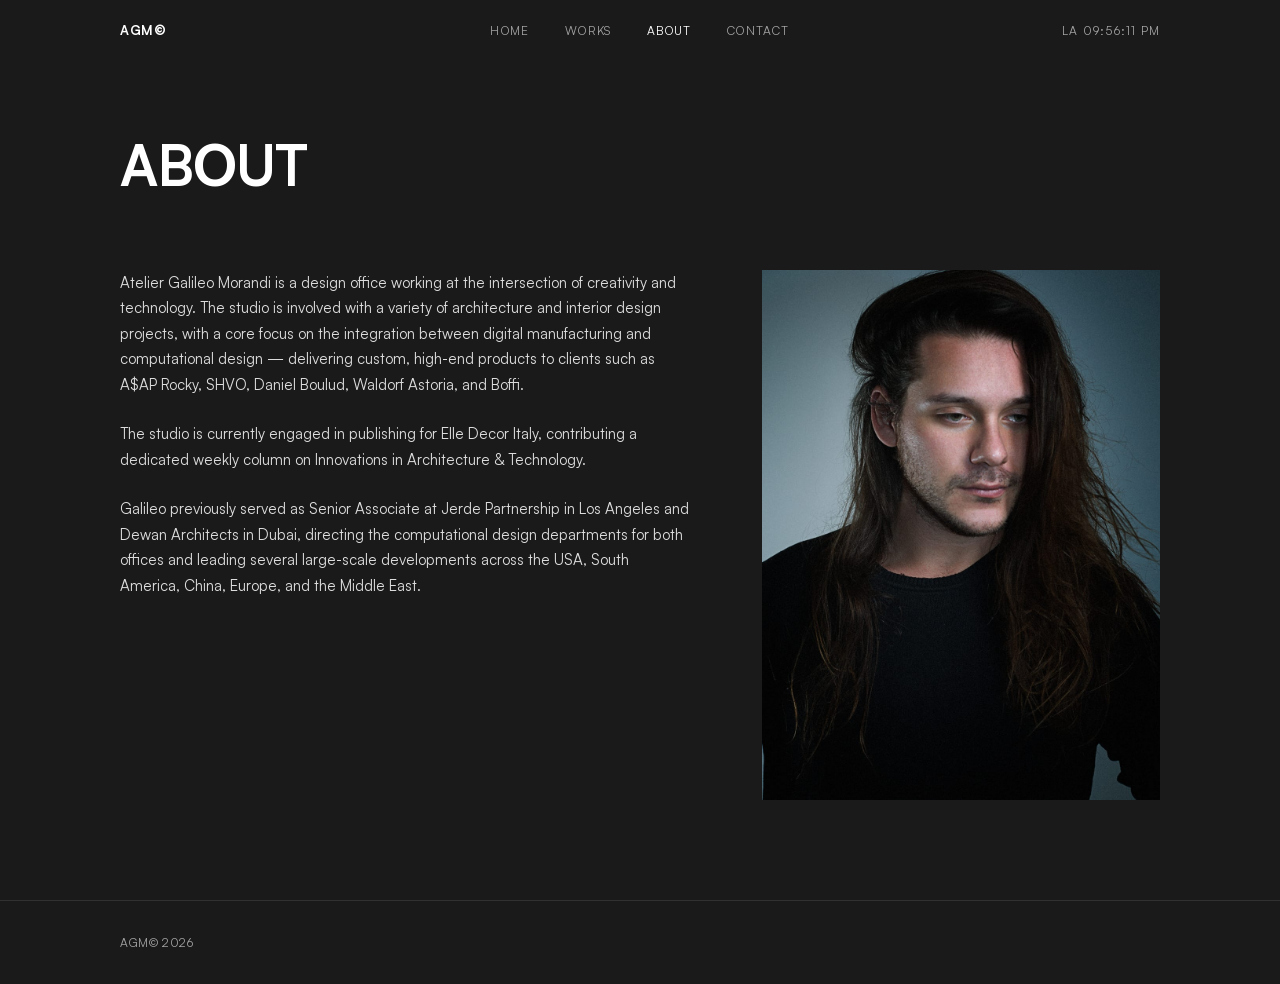
==== about.html @ eb69a5c1 "Fix filter tabs to fit 3 per row on mobile Co-Authored-By: Claude Opus 4.6 (1M context) <noreply@ant" ====
<!DOCTYPE html>
<html lang="en">
<head>
  <meta charset="UTF-8">
  <meta name="viewport" content="width=device-width, initial-scale=1.0">
  <title>About — Atelier Galileo Morandi</title>
  <meta name="description" content="About Atelier Galileo Morandi — a design office working at the intersection of creativity and technology.">
  <link rel="stylesheet" href="css/styles.css">
</head>
<body>

  <!-- Navigation -->
  <nav class="nav">
    <div class="container nav__inner">
      <a href="index.html" class="nav__logo">AGM&copy;</a>
      <div class="nav__links" id="navLinks">
        <a href="index.html" class="nav__link">HOME</a>
        <a href="works.html" class="nav__link">WORKS</a>
        <a href="about.html" class="nav__link">ABOUT</a>
        <a href="contact.html" class="nav__link">CONTACT</a>
      </div>
      <span class="nav__clock" id="clock"></span>
      <button class="nav__toggle" id="navToggle" aria-label="Menu">
        <span></span>
        <span></span>
        <span></span>
      </button>
    </div>
  </nav>

  <!-- About -->
  <main class="container">
    <section class="about-page" id="about">
      <h1 class="about-page__heading reveal">ABOUT</h1>
      <div class="about__grid reveal">
        <div class="about__text" id="aboutText"></div>
        <img class="about__portrait" src="images/services/desktop/galileo-morandi-portrait.jpg" alt="Galileo Morandi — portrait" loading="lazy">
      </div>
    </section>
  </main>

  <!-- Footer -->
  <footer class="footer" style="margin-top: var(--section-gap);">
    <div class="container footer__inner">
      <span class="footer__copyright" id="footerCopy"></span>
    </div>
  </footer>

  <script src="data.js?v=5"></script>
  <script src="js/main.js" defer></script>
  <script src="js/section-reveal.js" defer></script>
</body>
</html>
---- css/styles.css ----
/* ==========================================================================
   styles.css — Atelier Galileo Morandi Portfolio
   Source of truth: gemini.md
   ========================================================================== */

/* 1. Font Face
   ========================================================================== */

@font-face {
  font-family: 'Satoshi';
  src: url('../fonts/Satoshi-Variable.woff2') format('woff2');
  font-weight: 300 900;
  font-style: normal;
  font-display: swap;
}

/* 2. Custom Properties
   ========================================================================== */

:root {
  --bg: #1A1A1A;
  --text-primary: #FFFFFF;
  --text-secondary: rgba(255, 255, 255, 0.6);
  --text-body: rgba(255, 255, 255, 0.85);
  --divider: rgba(255, 255, 255, 0.1);
  --overlay: rgba(0, 0, 0, 0.3);

  --font: 'Satoshi', 'Inter', system-ui, sans-serif;

  --container-max: 1200px;
  --pad-desktop: 80px;
  --pad-mobile: 24px;
  --section-gap: 100px;
}

/* 3. Reset / Base
   ========================================================================== */

*, *::before, *::after {
  margin: 0;
  padding: 0;
  box-sizing: border-box;
}

html {
  scroll-behavior: smooth;
}

body {
  font-family: var(--font);
  font-weight: 400;
  font-size: 15px;
  line-height: 1.6;
  background: var(--bg);
  color: var(--text-primary);
  -webkit-font-smoothing: antialiased;
  -moz-osx-font-smoothing: grayscale;
  overflow-x: hidden;
}

img {
  display: block;
  max-width: 100%;
  height: auto;
  border-radius: 0;
  object-fit: cover;
}

a {
  color: inherit;
  text-decoration: none;
}

button {
  font: inherit;
  color: inherit;
  background: none;
  border: none;
  cursor: pointer;
}

ul, ol {
  list-style: none;
}

/* 4. Typography Utilities
   ========================================================================== */

.text-uppercase {
  text-transform: uppercase;
}

/* 5. Layout
   ========================================================================== */

.container {
  max-width: var(--container-max);
  margin: 0 auto;
  padding: 0 var(--pad-desktop);
}

.section {
  padding: var(--section-gap) 0;
}

/* 6. Navigation
   ========================================================================== */

.nav {
  position: fixed;
  top: 0;
  left: 0;
  right: 0;
  z-index: 100;
  padding: 20px 0;
}

.nav__inner {
  display: flex;
  align-items: center;
  justify-content: space-between;
}

.nav__logo {
  font-size: 13px;
  font-weight: 700;
  text-transform: uppercase;
  letter-spacing: 0.05em;
}

.nav__links {
  display: flex;
  gap: 36px;
  position: absolute;
  left: 50%;
  transform: translateX(-50%);
}

.nav__link {
  font-size: 12px;
  font-weight: 400;
  text-transform: uppercase;
  letter-spacing: 0.1em;
  color: var(--text-secondary);
  transition: color 0.2s ease;
}

.nav__link:hover,
.nav__link--active {
  color: var(--text-primary);
}

.nav__clock {
  font-size: 12px;
  font-weight: 400;
  text-transform: uppercase;
  letter-spacing: 0.1em;
  color: var(--text-secondary);
}

/* Mobile nav toggle */
.nav__toggle {
  display: none;
  flex-direction: column;
  gap: 5px;
  padding: 4px;
}

.nav__toggle span {
  display: block;
  width: 20px;
  height: 1px;
  background: var(--text-primary);
  transition: transform 0.3s ease, opacity 0.3s ease;
}

/* 7. Hero
   ========================================================================== */

.hero {
  height: 100vh;
  display: flex;
  align-items: center;
  justify-content: center;
  text-align: center;
  position: relative;
}

.hero__content {
  will-change: filter, opacity, transform;
}

.hero__heading {
  font-size: clamp(48px, 8vw, 140px);
  font-weight: 700;
  text-transform: uppercase;
  letter-spacing: -0.02em;
  line-height: 1.05;
}

.hero__subtitle {
  font-size: 15px;
  font-weight: 400;
  text-transform: uppercase;
  letter-spacing: 0.18em;
  color: var(--text-secondary);
  margin-top: 32px;
}

.hero__divider {
  position: absolute;
  bottom: 0;
  left: var(--pad-desktop);
  right: var(--pad-desktop);
  height: 1px;
  background: var(--divider);
}

/* 8. Selected Works
   ========================================================================== */

.works__header {
  display: flex;
  align-items: baseline;
  justify-content: space-between;
  margin-bottom: 40px;
}

.works__title {
  font-size: clamp(28px, 3vw, 40px);
  font-weight: 700;
  text-transform: uppercase;
  letter-spacing: -0.01em;
}

.works__see-all {
  font-size: 12px;
  font-weight: 400;
  text-transform: uppercase;
  letter-spacing: 0.1em;
  color: var(--text-secondary);
  text-decoration: underline;
  text-underline-offset: 4px;
  transition: color 0.2s ease;
}

.works__see-all:hover {
  color: var(--text-primary);
}

.works__grid {
  display: grid;
  grid-template-columns: 1fr 1fr;
  gap: 30px;
  row-gap: 60px;
}

.project-card {
  display: block;
}

.project-card__image {
  width: 100%;
  aspect-ratio: 4 / 3;
  background: #222;
}

.project-card__name {
  font-size: 15px;
  font-weight: 700;
  text-transform: uppercase;
  letter-spacing: 0.05em;
  margin-top: 14px;
}

.project-card__tagline {
  font-size: 14px;
  font-weight: 400;
  color: rgba(255, 255, 255, 0.7);
  margin-top: 4px;
  line-height: 1.4;
}


/* 9. Services
   ========================================================================== */

.services__title {
  font-size: clamp(28px, 3vw, 40px);
  font-weight: 700;
  text-transform: uppercase;
  letter-spacing: -0.01em;
  margin-bottom: 40px;
}

.services__grid {
  display: grid;
  grid-template-columns: repeat(3, 1fr);
  gap: 18px;
}

.service-card {
  position: relative;
  aspect-ratio: 1 / 1.2;
  overflow: hidden;
  cursor: pointer;
}

.service-card__image {
  width: 100%;
  height: 100%;
  object-fit: cover;
  background: #222;
  transition: transform 0.6s ease, filter 0.4s ease;
}

.service-card:hover .service-card__image,
.service-card.active .service-card__image {
  transform: scale(1.08);
  filter: brightness(0.3);
}

.service-card__overlay {
  position: absolute;
  inset: 0;
  background: linear-gradient(180deg, var(--overlay) 0%, transparent 40%);
  pointer-events: none;
  transition: background 0.4s ease;
}

.service-card:hover .service-card__overlay,
.service-card.active .service-card__overlay {
  background: rgba(0, 0, 0, 0.55);
}

.service-card__label {
  position: absolute;
  top: 16px;
  left: 16px;
  font-size: 13px;
  font-weight: 700;
  text-transform: uppercase;
  letter-spacing: 0.03em;
  z-index: 2;
}

.service-card__desc {
  position: absolute;
  bottom: 0;
  left: 0;
  right: 0;
  padding: 20px 16px;
  font-size: 13px;
  font-weight: 400;
  color: var(--text-primary);
  line-height: 1.6;
  z-index: 2;
  opacity: 0;
  transform: translateY(12px);
  transition: opacity 0.35s ease, transform 0.35s ease;
  pointer-events: none;
}

.service-card:hover .service-card__desc,
.service-card.active .service-card__desc {
  opacity: 1;
  transform: translateY(0);
}

.service-card__icon {
  position: absolute;
  top: 16px;
  right: 16px;
  width: 18px;
  height: 18px;
  z-index: 2;
  transition: transform 0.35s ease;
}

.service-card:hover .service-card__icon,
.service-card.active .service-card__icon {
  transform: rotate(45deg);
}

.service-card__icon::before,
.service-card__icon::after {
  content: '';
  position: absolute;
  background: var(--text-primary);
}

.service-card__icon::before {
  top: 50%;
  left: 0;
  width: 100%;
  height: 1px;
  transform: translateY(-50%);
}

.service-card__icon::after {
  left: 50%;
  top: 0;
  width: 1px;
  height: 100%;
  transform: translateX(-50%);
}

/* 10. About
   ========================================================================== */

.about__title {
  font-size: clamp(28px, 3vw, 40px);
  font-weight: 700;
  text-transform: uppercase;
  letter-spacing: -0.01em;
  margin-bottom: 40px;
}

.about__grid {
  display: grid;
  grid-template-columns: 55% 1fr;
  gap: 70px;
  align-items: start;
}

.about__text p {
  font-size: 15px;
  font-weight: 400;
  color: var(--text-body);
  line-height: 1.7;
  margin-bottom: 24px;
}

.about__text p:last-child {
  margin-bottom: 0;
}

.about__portrait {
  width: 100%;
  aspect-ratio: 3 / 4;
  background: #222;
}

/* 10b. About Page
   ========================================================================== */

.about-page__heading {
  font-size: clamp(36px, 5vw, 56px);
  font-weight: 700;
  text-transform: uppercase;
  letter-spacing: -0.02em;
  padding-top: 120px;
  margin-bottom: 60px;
}

/* 10c. Contact Section
   ========================================================================== */

.contact-page__heading {
  font-size: clamp(36px, 5vw, 56px);
  font-weight: 700;
  text-transform: uppercase;
  letter-spacing: -0.02em;
  padding-top: 120px;
  margin-bottom: 24px;
}

.contact-page__intro {
  font-size: 16px;
  color: var(--text-secondary);
  line-height: 1.6;
  margin-bottom: 60px;
  max-width: 480px;
}

/* Two-column layout: form left, info right */
.contact-page__layout {
  display: grid;
  grid-template-columns: 1fr 1fr;
  gap: 80px;
  align-items: start;
}

/* Form */
.contact-form {
  display: flex;
  flex-direction: column;
  gap: 24px;
}

.contact-form__field {
  display: flex;
  flex-direction: column;
  gap: 6px;
}

.contact-form__label {
  font-size: 10px;
  font-weight: 700;
  text-transform: uppercase;
  letter-spacing: 0.12em;
  color: var(--text-secondary);
}

.contact-form__input,
.contact-form__textarea {
  background: transparent;
  border: none;
  border-bottom: 1px solid var(--divider);
  color: var(--text-primary);
  font-family: var(--font);
  font-size: 14px;
  padding: 10px 0;
  outline: none;
  transition: border-color 0.2s ease;
  resize: none;
}

.contact-form__input:focus,
.contact-form__textarea:focus {
  border-bottom-color: var(--text-primary);
}

.contact-form__textarea {
  border: 1px solid var(--divider);
  padding: 12px;
  border-radius: 2px;
  margin-top: 4px;
}

.contact-form__textarea:focus {
  border-color: var(--text-primary);
}

.contact-form__submit {
  align-self: flex-start;
  background: transparent;
  color: var(--text-primary);
  border: 1px solid var(--divider);
  padding: 12px 32px;
  font-family: var(--font);
  font-size: 11px;
  font-weight: 700;
  text-transform: uppercase;
  letter-spacing: 0.1em;
  cursor: pointer;
  transition: background 0.2s ease, border-color 0.2s ease;
  margin-top: 8px;
}

.contact-form__submit:hover {
  background: var(--text-primary);
  color: var(--bg);
  border-color: var(--text-primary);
}

/* Info column */
.contact-page__info-col {
  display: flex;
  flex-direction: column;
  gap: 40px;
}

.contact-page__office {
  display: flex;
  flex-direction: column;
  gap: 6px;
}

.contact-page__office-title {
  font-size: 13px;
  font-weight: 700;
  text-transform: uppercase;
  letter-spacing: 0.08em;
  color: var(--text-primary);
  margin-bottom: 4px;
}

.contact-page__office-address {
  font-size: 14px;
  color: var(--text-body);
  line-height: 1.6;
}

.contact-page__office-hours {
  font-size: 13px;
  color: var(--text-secondary);
  line-height: 1.5;
}

.contact-page__office-phone {
  font-size: 14px;
  color: var(--text-body);
  transition: color 0.2s ease;
}

.contact-page__office-phone:hover {
  color: var(--text-primary);
}

.contact-page__direct {
  display: flex;
  flex-direction: column;
  gap: 6px;
}

.contact-page__direct-label {
  font-size: 10px;
  font-weight: 700;
  text-transform: uppercase;
  letter-spacing: 0.12em;
  color: var(--text-secondary);
}

.contact-page__direct-email {
  font-size: 14px;
  color: var(--text-body);
  transition: color 0.2s ease;
}

.contact-page__direct-email:hover {
  color: var(--text-primary);
}


/* 11. Footer
   ========================================================================== */

.footer {
  padding: 32px 0;
  border-top: 1px solid var(--divider);
}

.footer__inner {
  display: flex;
  align-items: center;
  justify-content: space-between;
}

.footer__copyright {
  font-size: 12px;
  font-weight: 400;
  text-transform: uppercase;
  letter-spacing: 0.05em;
  color: var(--text-secondary);
}

.footer__social {
  display: flex;
  gap: 28px;
}

.footer__social-link {
  font-size: 12px;
  font-weight: 400;
  text-transform: uppercase;
  letter-spacing: 0.05em;
  color: var(--text-secondary);
  transition: color 0.2s ease;
}

.footer__social-link:hover {
  color: var(--text-primary);
}

/* 12. Works Page
   ========================================================================== */

.works-page__heading {
  font-size: clamp(48px, 6vw, 80px);
  font-weight: 700;
  text-transform: uppercase;
  letter-spacing: -0.01em;
  padding-top: 120px;
  margin-bottom: 40px;
}

.filter {
  position: relative;
  margin-bottom: 50px;
  border-bottom: 1px solid var(--divider);
  padding-bottom: 16px;
}

.filter__tabs {
  display: flex;
  gap: 28px;
  flex-wrap: wrap;
}

.filter__tab {
  font-size: 12px;
  font-weight: 400;
  text-transform: uppercase;
  letter-spacing: 0.05em;
  color: var(--text-secondary);
  padding: 0;
  transition: color 0.2s ease;
  white-space: nowrap;
}

.filter__tab:hover {
  color: var(--text-primary);
}

.filter__tab--active {
  color: var(--text-primary);
}

.filter__underline {
  position: absolute;
  bottom: -1px;
  height: 2px;
  background: var(--text-primary);
  transition: left 0.2s ease, width 0.2s ease;
}

.works-grid {
  display: grid;
  grid-template-columns: repeat(3, 1fr);
  gap: 22px;
  row-gap: 44px;
}

.work-card {
  display: block;
  transition: opacity 0.25s ease-out, transform 0.25s ease-out;
}

.work-card__image {
  width: 100%;
  aspect-ratio: 3 / 4;
  object-fit: cover;
  background: #222;
}

.work-card__name {
  font-size: 13px;
  font-weight: 700;
  text-transform: uppercase;
  letter-spacing: 0.05em;
  margin-top: 10px;
}


/* 12b. Project Detail Page
   ========================================================================== */

.proj {
  padding-top: 80px;
}

/* Back link */
.proj__back {
  display: inline-flex;
  align-items: center;
  gap: 8px;
  font-size: 12px;
  font-weight: 400;
  text-transform: uppercase;
  letter-spacing: 0.1em;
  color: var(--text-secondary);
  margin-bottom: 60px;
  transition: color 0.2s ease;
}

.proj__back:hover {
  color: var(--text-primary);
}

.proj__back svg {
  width: 16px;
  height: 16px;
}

/* Header */
.proj__header {
  margin-bottom: 80px;
}

.proj__name {
  font-size: clamp(40px, 5vw, 72px);
  font-weight: 700;
  text-transform: uppercase;
  letter-spacing: -0.02em;
  line-height: 1.05;
  margin-bottom: 20px;
}

.proj__tagline {
  font-size: 15px;
  font-weight: 400;
  color: var(--text-body);
  max-width: 520px;
  line-height: 1.6;
  margin-bottom: 24px;
}

.proj__meta {
  display: flex;
  gap: 24px;
}

.proj__category {
  font-size: 11px;
  font-weight: 400;
  text-transform: uppercase;
  letter-spacing: 0.1em;
  color: var(--text-secondary);
  padding: 6px 0;
  border-top: 1px solid var(--divider);
}

/* Divider between header and gallery */
.proj__divider {
  height: 1px;
  background: var(--divider);
  margin-bottom: 80px;
}

/* Gallery rhythm blocks */
.proj__gallery {
  display: flex;
  flex-direction: column;
  gap: 20px;
}

/* Block: full-width within container */
.proj__block--full {
  width: 100%;
}

.proj__block--full img {
  width: 100%;
  aspect-ratio: 16 / 9;
}

/* Block: bleed — breaks out of container to viewport edges */
.proj__block--bleed {
  width: 100vw;
  margin-left: calc(-1 * var(--pad-desktop));
  position: relative;
}

.proj__block--bleed img {
  width: 100%;
  aspect-ratio: 21 / 9;
}

/* Block: duo — two images side by side */
.proj__block--duo {
  display: grid;
  grid-template-columns: 1fr 1fr;
  gap: 20px;
}

.proj__block--duo img {
  width: 100%;
  aspect-ratio: 3 / 4;
}

/* Block: offset — large image + small image, staggered vertically */
.proj__block--offset {
  display: grid;
  grid-template-columns: 1.4fr 1fr;
  gap: 20px;
  align-items: end;
}

.proj__block--offset img:first-child {
  width: 100%;
  aspect-ratio: 4 / 3;
}

.proj__block--offset img:last-child {
  width: 100%;
  aspect-ratio: 1 / 1;
}

/* Block: offset reversed */
.proj__block--offset-r {
  display: grid;
  grid-template-columns: 1fr 1.4fr;
  gap: 20px;
  align-items: end;
}

.proj__block--offset-r img:first-child {
  width: 100%;
  aspect-ratio: 1 / 1;
}

.proj__block--offset-r img:last-child {
  width: 100%;
  aspect-ratio: 4 / 3;
}

/* Block: solo — single centered image at reduced width */
.proj__block--solo {
  max-width: 70%;
  margin: 40px auto;
}

.proj__block--solo img {
  width: 100%;
  aspect-ratio: 3 / 4;
}

/* Next / prev navigation */
.proj__nav {
  display: flex;
  justify-content: space-between;
  align-items: center;
  padding: 60px 0;
  border-top: 1px solid var(--divider);
  margin-top: 80px;
}

.proj__nav-link {
  font-size: 12px;
  font-weight: 400;
  text-transform: uppercase;
  letter-spacing: 0.1em;
  color: var(--text-secondary);
  transition: color 0.2s ease;
}

.proj__nav-link:hover {
  color: var(--text-primary);
}

.proj__nav-title {
  font-size: 14px;
  font-weight: 700;
  text-transform: uppercase;
  letter-spacing: 0.03em;
  color: var(--text-primary);
  margin-top: 4px;
}

/* 13. Animation States
   ========================================================================== */

.reveal {
  opacity: 0;
  transform: translateY(20px);
  transition: opacity 0.7s ease-out, transform 0.7s ease-out;
}

.reveal.revealed {
  opacity: 1;
  transform: translateY(0);
}

/* 14. Progressive Enhancement
   ========================================================================== */

@keyframes hero-blur {
  from {
    filter: blur(0px);
    opacity: 1;
    transform: scale(1);
  }
  to {
    filter: blur(20px);
    opacity: 0.3;
    transform: scale(0.95);
  }
}

@supports (animation-timeline: scroll()) {
  .css-scroll .hero__content {
    animation: hero-blur linear both;
    animation-timeline: scroll();
    animation-range: 0px 300px;
  }
}

/* 15. Responsive
   ========================================================================== */

@media (max-width: 768px) {
  .container {
    padding: 0 var(--pad-mobile);
  }

  .hero__divider {
    left: var(--pad-mobile);
    right: var(--pad-mobile);
  }

  /* Nav */
  .nav__links {
    position: fixed;
    top: 0;
    left: 0;
    right: 0;
    bottom: 0;
    background: var(--bg);
    flex-direction: column;
    align-items: center;
    justify-content: center;
    gap: 32px;
    transform: none;
    left: 0;
    opacity: 0;
    pointer-events: none;
    transition: opacity 0.3s ease;
  }

  .nav__links.open {
    opacity: 1;
    pointer-events: all;
  }

  .nav__link {
    font-size: 16px;
  }

  .nav__toggle {
    display: flex;
    z-index: 101;
  }

  .nav__clock {
    display: none;
  }

  /* Hero */
  .hero__heading {
    font-size: clamp(36px, 10vw, 64px);
  }

  .hero__subtitle {
    font-size: 13px;
    letter-spacing: 0.12em;
  }

  /* Works grid (homepage) */
  .works__grid {
    grid-template-columns: 1fr;
    row-gap: 40px;
  }

  /* Services */
  .services__grid {
    grid-template-columns: 1fr 1fr;
    gap: 12px;
  }

  /* About */
  .about__grid {
    grid-template-columns: 1fr;
    gap: 40px;
  }

  .about__portrait {
    order: -1;
  }

  /* Contact page */
  .contact-page__heading {
    padding-top: 80px;
    margin-bottom: 16px;
  }

  .contact-page__layout {
    grid-template-columns: 1fr;
    gap: 48px;
  }

  .contact-page__info-col {
    order: -1;
  }

  /* Works page */
  .works-page__heading {
    font-size: clamp(36px, 10vw, 56px);
    padding-top: 80px;
  }

  .filter__tabs {
    gap: 10px 16px;
  }

  .filter__tab {
    font-size: 10px;
  }

  .works-grid {
    grid-template-columns: 1fr 1fr;
    gap: 16px;
    row-gap: 32px;
  }

  /* Project detail */
  .proj__block--bleed {
    margin-left: calc(-1 * var(--pad-mobile));
    width: 100vw;
  }

  .proj__block--duo {
    grid-template-columns: 1fr;
  }

  .proj__block--offset,
  .proj__block--offset-r {
    grid-template-columns: 1fr;
  }

  .proj__block--solo {
    max-width: 100%;
    margin: 20px 0;
  }

  .proj__header {
    margin-bottom: 48px;
  }

  .proj__divider {
    margin-bottom: 48px;
  }

  .proj__meta {
    flex-wrap: wrap;
    gap: 12px;
  }

  .proj__nav {
    flex-direction: column;
    gap: 24px;
    text-align: center;
  }

  /* Footer */
  .footer__inner {
    flex-direction: column;
    gap: 16px;
    text-align: center;
  }
}

@media (max-width: 480px) {
  .services__grid {
    grid-template-columns: 1fr 1fr;
  }

  .service-card {
    aspect-ratio: 1 / 1.2;
  }

  .works-grid {
    grid-template-columns: 1fr;
  }

  .nav__links {
    gap: 20px;
  }

  .nav__link {
    font-size: 14px;
  }

  .contact-page__heading,
  .about-page__heading {
    padding-top: 80px;
    margin-bottom: 20px;
  }

  .contact-form__input,
  .contact-form__textarea {
    font-size: 16px;
    padding: 12px 0;
  }

  .contact-form__textarea {
    padding: 14px;
    min-height: 120px;
  }

  .contact-form__submit {
    width: 100%;
    padding: 14px 32px;
  }
}

/* 16. Project Detail Page (editorial layout)
   ========================================================================== */

.proj-detail {
  --serif: 'Playfair Display', 'Times New Roman', Georgia, serif;
}

/* Hero */
.proj-detail__hero {
  padding-top: 100px;
  padding-bottom: 32px;
}

.proj-detail__title {
  font-family: var(--serif);
  font-size: clamp(72px, 10vw, 120px);
  font-weight: 400;
  line-height: 1.05;
  letter-spacing: -0.01em;
}

.proj-detail__subtitle {
  font-size: 16px;
  font-weight: 400;
  color: #999999;
  margin-top: 12px;
  line-height: 1.5;
}

/* Hero image */
.proj-detail__hero-image {
  width: min(calc(100% - 480px), 100%);
  margin: 0 auto;
  background: #222;
}

.proj-detail__hero-image img {
  display: block;
  width: 100%;
  height: auto;
}

/* Metadata section */
.proj-detail__meta {
  display: flex;
  gap: 80px;
  padding-top: 80px;
  padding-bottom: 80px;
}

.proj-detail__meta-left {
  flex: 0 0 40%;
  display: flex;
  flex-direction: column;
  gap: 28px;
}

.proj-detail__meta-right {
  flex: 1;
}

.proj-detail__label {
  display: block;
  font-size: 11px;
  font-weight: 400;
  text-transform: uppercase;
  letter-spacing: 0.1em;
  color: #666666;
  margin-bottom: 8px;
}

.proj-detail__meta-value {
  display: block;
  font-size: 15px;
  font-weight: 400;
  line-height: 1.6;
  color: var(--text-primary);
}

.proj-detail__info {
  font-size: 15px;
  font-weight: 400;
  line-height: 1.7;
  color: #CCCCCC;
}

.proj-detail__live-link {
  display: inline-block;
  margin-top: 24px;
  font-size: 14px;
  color: var(--text-primary);
  text-decoration: underline;
  text-underline-offset: 4px;
  transition: opacity 0.2s ease;
}

.proj-detail__live-link:hover {
  opacity: 0.7;
}

/* Gallery — filmstrip layout */
.proj-detail__gallery {
  padding: 0;
}

.proj-detail__strip {
  display: flex;
  flex-direction: column;
  gap: 6px;
}

.proj-detail__frame--cine {
  width: 100%;
  overflow: hidden;
}

.proj-detail__frame--cine img {
  width: 100%;
  aspect-ratio: 21 / 9;
  object-fit: cover;
  display: block;
}

.proj-detail__frame--split {
  display: grid;
  grid-template-columns: 1fr 1fr;
  gap: 6px;
}

.proj-detail__frame--split img {
  width: 100%;
  aspect-ratio: 4 / 3;
  object-fit: cover;
  display: block;
}

.proj-detail__frame--offset {
  display: grid;
  grid-template-columns: 2fr 1fr;
  gap: 6px;
}

.proj-detail__frame--offset img {
  width: 100%;
  height: 100%;
  object-fit: cover;
  display: block;
}

.proj-detail__frame--offset-r {
  display: grid;
  grid-template-columns: 1fr 2fr;
  gap: 6px;
}

.proj-detail__frame--offset-r img {
  width: 100%;
  height: 100%;
  object-fit: cover;
  display: block;
}

.proj-detail__frame--const-4 {
  display: grid;
  grid-template-columns: 1fr 1fr 1fr 1fr;
  gap: 6px;
}

.proj-detail__frame--const-4 img {
  width: 100%;
  aspect-ratio: 4 / 3;
  object-fit: cover;
}

.proj-detail__frame--const-6 {
  display: grid;
  grid-template-columns: 1fr 1fr 1fr;
  gap: 6px;
}

.proj-detail__frame--const-6 img {
  width: 100%;
  aspect-ratio: 4 / 3;
  object-fit: cover;
  display: block;
  filter: grayscale(0.3);
}

/* Portrait grids — vertical images */
.proj-detail__frame--portrait-1 {
  display: flex;
  justify-content: center;
  padding: 0 10%;
}

.proj-detail__frame--portrait-1 img {
  width: 100%;
  max-width: 600px;
  aspect-ratio: 3 / 4;
  object-fit: cover;
  display: block;
}

.proj-detail__frame--portrait-2 {
  display: grid;
  grid-template-columns: 1fr 1fr;
  gap: 6px;
  padding: 0 8%;
}

.proj-detail__frame--portrait-2 img {
  width: 100%;
  aspect-ratio: 3 / 4;
  object-fit: cover;
  display: block;
}

.proj-detail__frame--portrait-3 {
  display: grid;
  grid-template-columns: 1fr 1fr 1fr;
  gap: 6px;
}

.proj-detail__frame--portrait-3 img {
  width: 100%;
  aspect-ratio: 3 / 4;
  object-fit: cover;
  display: block;
}

/* Next Projects */
.proj-detail__next {
  padding: 120px 0 80px 0;
}

.proj-detail__next-header {
  display: flex;
  align-items: baseline;
  justify-content: space-between;
  margin-bottom: 48px;
}

.proj-detail__next-title {
  font-family: var(--serif);
  font-size: clamp(32px, 4vw, 52px);
  font-weight: 400;
}

.proj-detail__next-all {
  font-size: 12px;
  font-weight: 400;
  text-transform: uppercase;
  letter-spacing: 0.1em;
  color: var(--text-primary);
  text-decoration: underline;
  text-underline-offset: 4px;
  transition: opacity 0.2s ease;
}

.proj-detail__next-all:hover {
  opacity: 0.7;
}

.proj-detail__next-grid {
  display: grid;
  grid-template-columns: 1fr 1fr 1fr;
  gap: 16px;
}

.proj-detail__next-card {
  display: block;
  overflow: hidden;
}

.proj-detail__next-card img {
  width: 100%;
  aspect-ratio: 4 / 5;
  object-fit: cover;
  transition: transform 0.4s ease;
}

.proj-detail__next-card:hover img {
  transform: scale(1.03);
}

.proj-detail__next-card-name {
  display: block;
  font-size: 13px;
  font-weight: 700;
  text-transform: uppercase;
  letter-spacing: 0.05em;
  margin-top: 10px;
}

/* 17. Project Detail — Responsive
   ========================================================================== */

@media (max-width: 768px) {
  .proj-detail__hero {
    padding-top: 72px;
  }

  .proj-detail__hero-image {
    width: 100%;
  }

  .proj-detail__meta {
    flex-direction: column;
    gap: 48px;
    padding-top: 48px;
    padding-bottom: 48px;
  }

  .proj-detail__meta-left {
    flex: none;
    gap: 12px;
    order: 2;
    display: grid;
    grid-template-columns: 1fr 1fr;
    column-gap: 16px;
    row-gap: 12px;
  }

  .proj-detail__meta-right {
    order: 1;
  }

  .proj-detail__label {
    font-size: 9px;
    margin-bottom: 2px;
  }

  .proj-detail__meta-value {
    font-size: 12px;
    line-height: 1.4;
  }

  .proj-detail__subtitle {
    font-size: 13px;
  }

  .proj-detail__frame--split,
  .proj-detail__frame--offset,
  .proj-detail__frame--offset-r {
    grid-template-columns: 1fr;
  }

  .proj-detail__frame--const-4 {
    grid-template-columns: 1fr 1fr;
    gap: 3px;
    max-width: 70%;
    margin: 0 auto;
  }

  .proj-detail__frame--const-4 img {
    aspect-ratio: 1 / 1;
  }

  .proj-detail__frame--const-6 {
    grid-template-columns: 1fr 1fr 1fr;
    gap: 3px;
    max-width: 85%;
    margin: 0 auto;
  }

  .proj-detail__frame--const-6 img {
    aspect-ratio: 1 / 1;
  }

  .proj-detail__frame--portrait-1 {
    padding: 0;
  }

  .proj-detail__frame--portrait-2 {
    padding: 0;
  }

  .proj-detail__frame--portrait-3 {
    grid-template-columns: 1fr;
    padding: 0 10%;
  }

  .proj-detail__next {
    padding: 60px 0 40px 0;
  }

  .proj-detail__next-grid {
    grid-template-columns: 1fr;
    gap: 32px;
  }
}

@media (max-width: 480px) {
  .proj-detail__frame--portrait-2 {
    grid-template-columns: 1fr;
    padding: 0 10%;
  }

  .proj-detail__frame--portrait-3 {
    padding: 0 5%;
  }

  .proj-detail__frame--const-4 {
    grid-template-columns: 1fr 1fr;
    gap: 2px;
    max-width: 70%;
    margin: 0 auto;
  }

  .proj-detail__frame--const-6 {
    grid-template-columns: 1fr 1fr 1fr;
    gap: 2px;
    max-width: 85%;
    margin: 0 auto;
  }

  .proj-detail__title {
    font-size: clamp(36px, 10vw, 72px);
  }
}

/* 19. Mobile Gallery — Thumbnail grid + Lightbox
   ========================================================================== */

.mobile-grid {
  display: grid;
  grid-template-columns: 1fr 1fr 1fr 1fr;
  gap: 2px;
  padding: 0;
}

.mobile-grid__thumb {
  aspect-ratio: 1 / 1;
  overflow: hidden;
  cursor: pointer;
}

.mobile-grid__thumb img {
  width: 100%;
  height: 100%;
  object-fit: cover;
  display: block;
  transition: opacity 0.2s ease;
}

.mobile-grid__thumb:active img {
  opacity: 0.7;
}

/* Lightbox */
.mobile-lightbox {
  position: fixed;
  inset: 0;
  z-index: 1000;
  background: #000;
  display: flex;
  flex-direction: column;
  opacity: 0;
  visibility: hidden;
  transition: opacity 0.25s ease, visibility 0.25s ease;
}

.mobile-lightbox.open {
  opacity: 1;
  visibility: visible;
}

.mobile-lightbox__close {
  position: absolute;
  top: 12px;
  right: 16px;
  z-index: 1010;
  font-size: 28px;
  color: rgba(255, 255, 255, 0.7);
  cursor: pointer;
  width: 40px;
  height: 40px;
  display: flex;
  align-items: center;
  justify-content: center;
}

.mobile-lightbox__viewport {
  flex: 1;
  overflow: hidden;
  position: relative;
}

.mobile-lightbox__track {
  display: flex;
  height: 100%;
  will-change: transform;
}

.mobile-lightbox__slide {
  display: flex;
  align-items: center;
  justify-content: center;
  padding: 16px;
  box-sizing: border-box;
}

.mobile-lightbox__slide img {
  max-width: 100%;
  max-height: 100%;
  object-fit: contain;
}

.mobile-lightbox__dots {
  display: flex;
  justify-content: center;
  gap: 6px;
  padding: 12px 0 8px;
}

.mobile-lightbox__dot {
  width: 6px;
  height: 6px;
  border-radius: 50%;
  background: rgba(255, 255, 255, 0.25);
  transition: background 0.2s ease;
}

.mobile-lightbox__dot.active {
  background: rgba(255, 255, 255, 0.9);
}

.mobile-lightbox__counter {
  text-align: center;
  font-size: 11px;
  font-weight: 400;
  letter-spacing: 0.1em;
  color: rgba(255, 255, 255, 0.4);
  padding-bottom: 16px;
  font-family: var(--font);
}

/* 20. Landscape phone overrides
   ========================================================================== */

@media (max-height: 500px) and (orientation: landscape) {
  .proj-detail__hero {
    padding-top: 72px;
  }

  .proj-detail__title {
    font-size: clamp(36px, 6vw, 60px);
  }

  .proj-detail__hero-image {
    width: 100%;
  }

  /* Meta: full-width stacked, info first */
  .proj-detail__meta {
    flex-direction: column;
    gap: 24px;
    padding-top: 32px;
    padding-bottom: 32px;
  }

  .proj-detail__meta-left {
    flex: none;
    order: 3 !important;
    gap: 16px;
  }

  .proj-detail__meta-right {
    order: 1 !important;
    width: 100%;
  }

  /* Thumbnails: 5 per row, full width */
  .mobile-grid {
    grid-template-columns: repeat(5, 1fr);
    gap: 2px;
    order: 2 !important;
    width: 100% !important;
  }

  .mobile-grid__thumb {
    aspect-ratio: 16 / 10;
  }

  /* Next projects */
  .proj-detail__next-grid {
    grid-template-columns: 1fr 1fr 1fr;
    gap: 12px;
  }

  /* Services grid */
  .services__grid {
    grid-template-columns: repeat(3, 1fr);
  }

  /* Works grid */
  .works-grid {
    grid-template-columns: repeat(3, 1fr);
  }
}

/* Reduced motion */
@media (prefers-reduced-motion: reduce) {
  .reveal {
    opacity: 1;
    transform: none;
    transition: none;
  }

  .hero__content {
    will-change: auto;
  }
}
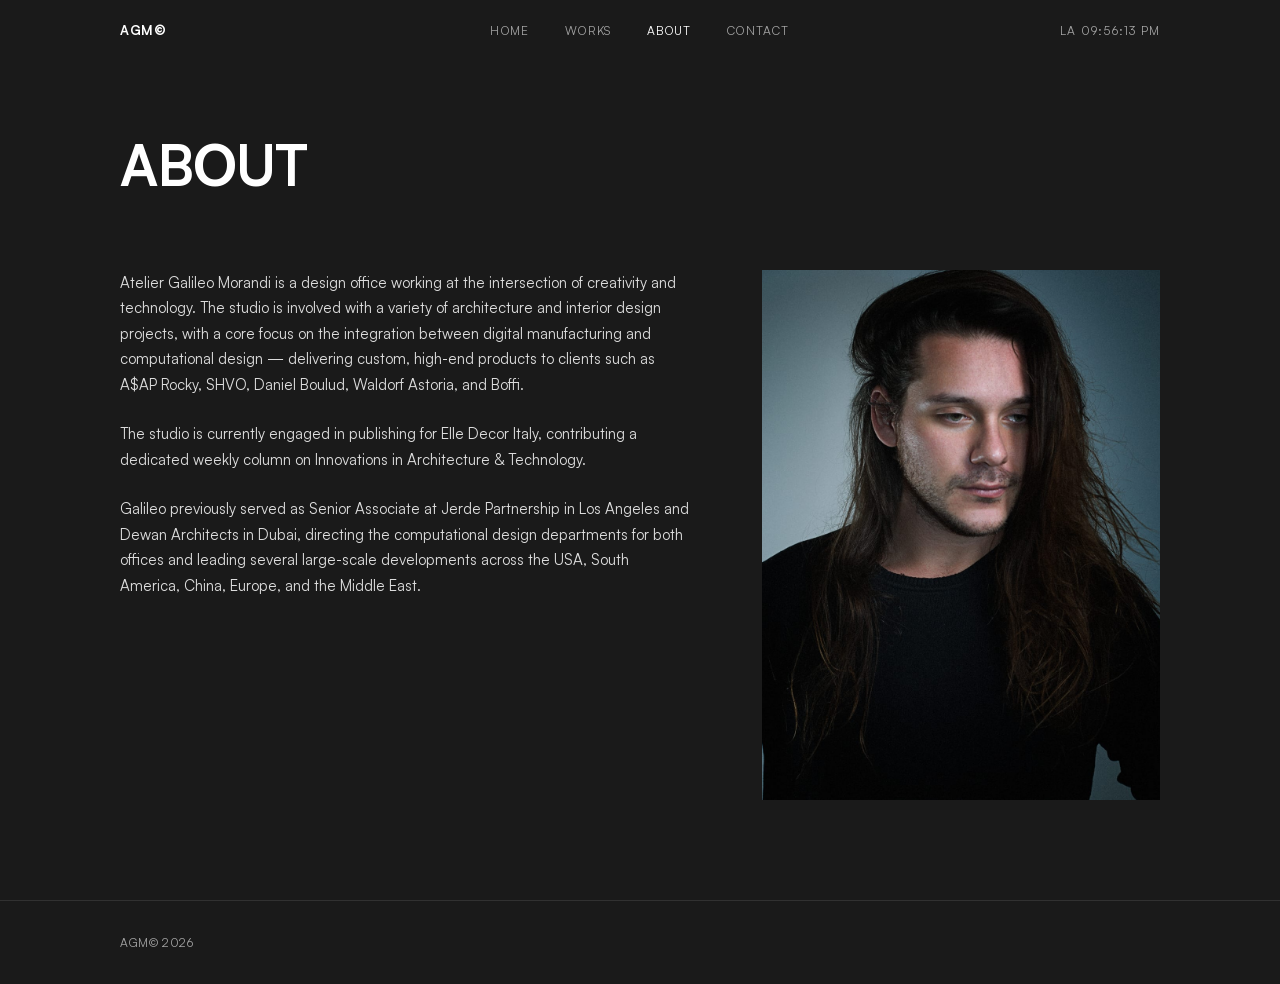
==== commit 19904871: "Swap AD Space Club for Cafe Boulud in Selected Works Co-Authored-By: Claude Opus 4.6 (1M context) <n" ====
--- a/about.html
+++ b/about.html
@@ -46,7 +46,7 @@
     </div>
   </footer>
 
-  <script src="data.js?v=5"></script>
+  <script src="data.js?v=6"></script>
   <script src="js/main.js" defer></script>
   <script src="js/section-reveal.js" defer></script>
 </body>
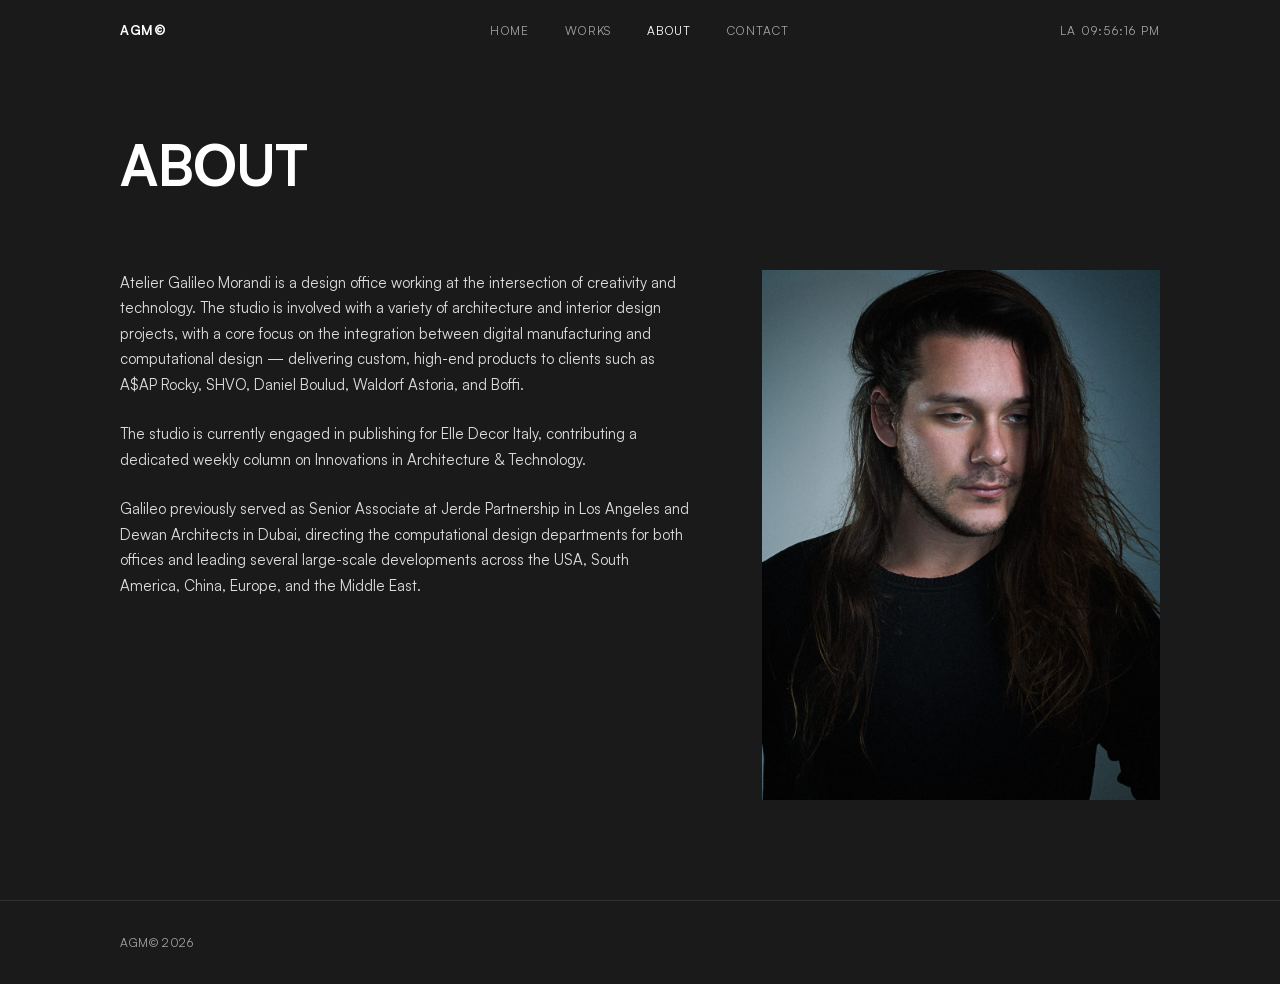
==== commit a9ffcd55: "Change Z Hotel selected works preview to lobby interior Co-Authored-By: Claude Opus 4.6 (1M context)" ====
--- a/about.html
+++ b/about.html
@@ -46,7 +46,7 @@
     </div>
   </footer>
 
-  <script src="data.js?v=6"></script>
+  <script src="data.js?v=7"></script>
   <script src="js/main.js" defer></script>
   <script src="js/section-reveal.js" defer></script>
 </body>
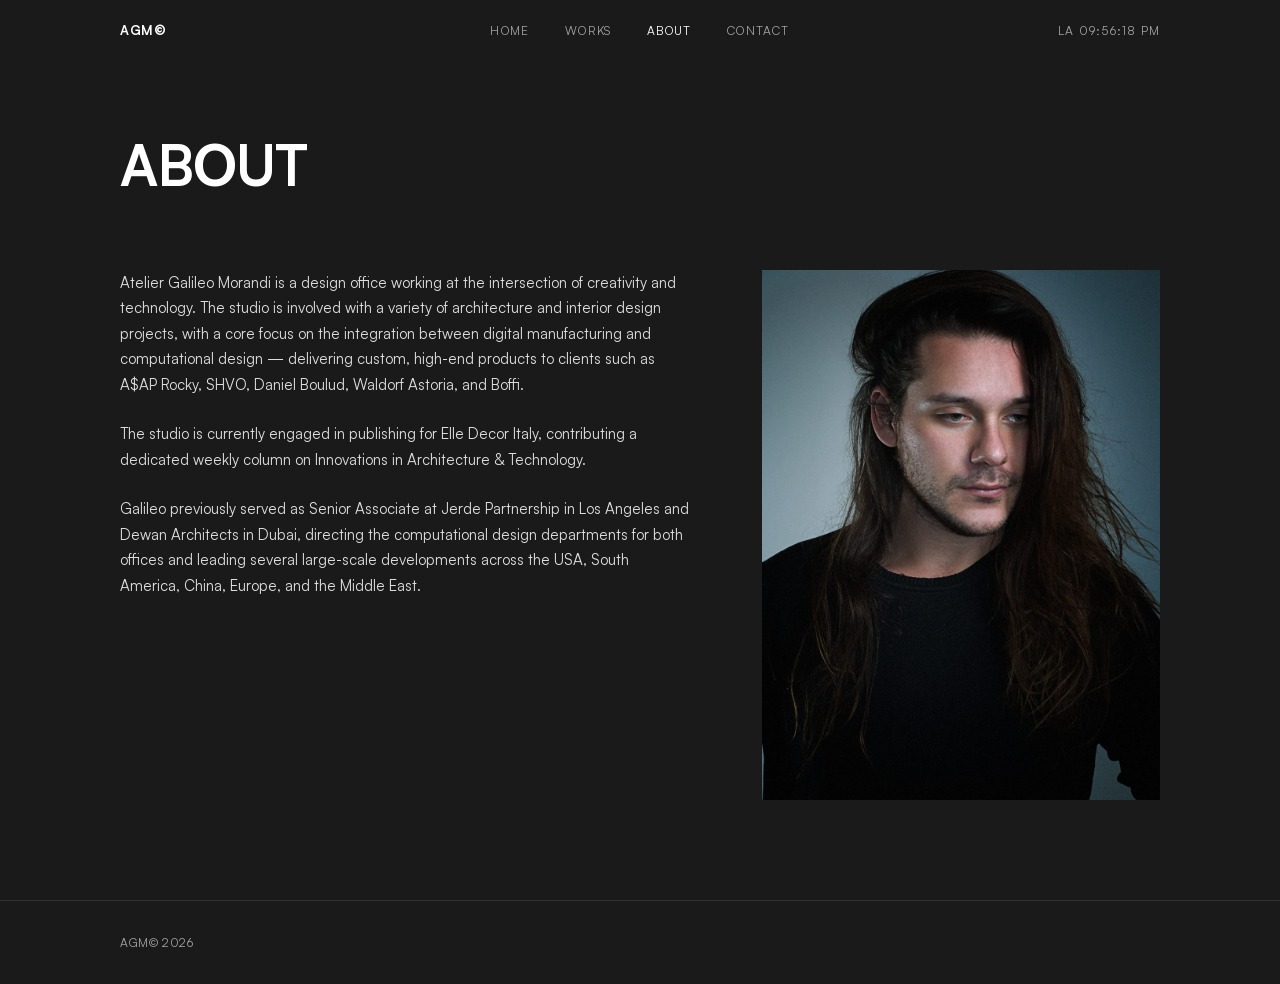
==== commit fdcda9b5: "Hide A$AP Hommade from all pages (data preserved with hidden flag) Co-Authored-By: Claude Opus 4.6 (" ====
--- a/about.html
+++ b/about.html
@@ -46,7 +46,7 @@
     </div>
   </footer>
 
-  <script src="data.js?v=7"></script>
+  <script src="data.js?v=8"></script>
   <script src="js/main.js" defer></script>
   <script src="js/section-reveal.js" defer></script>
 </body>
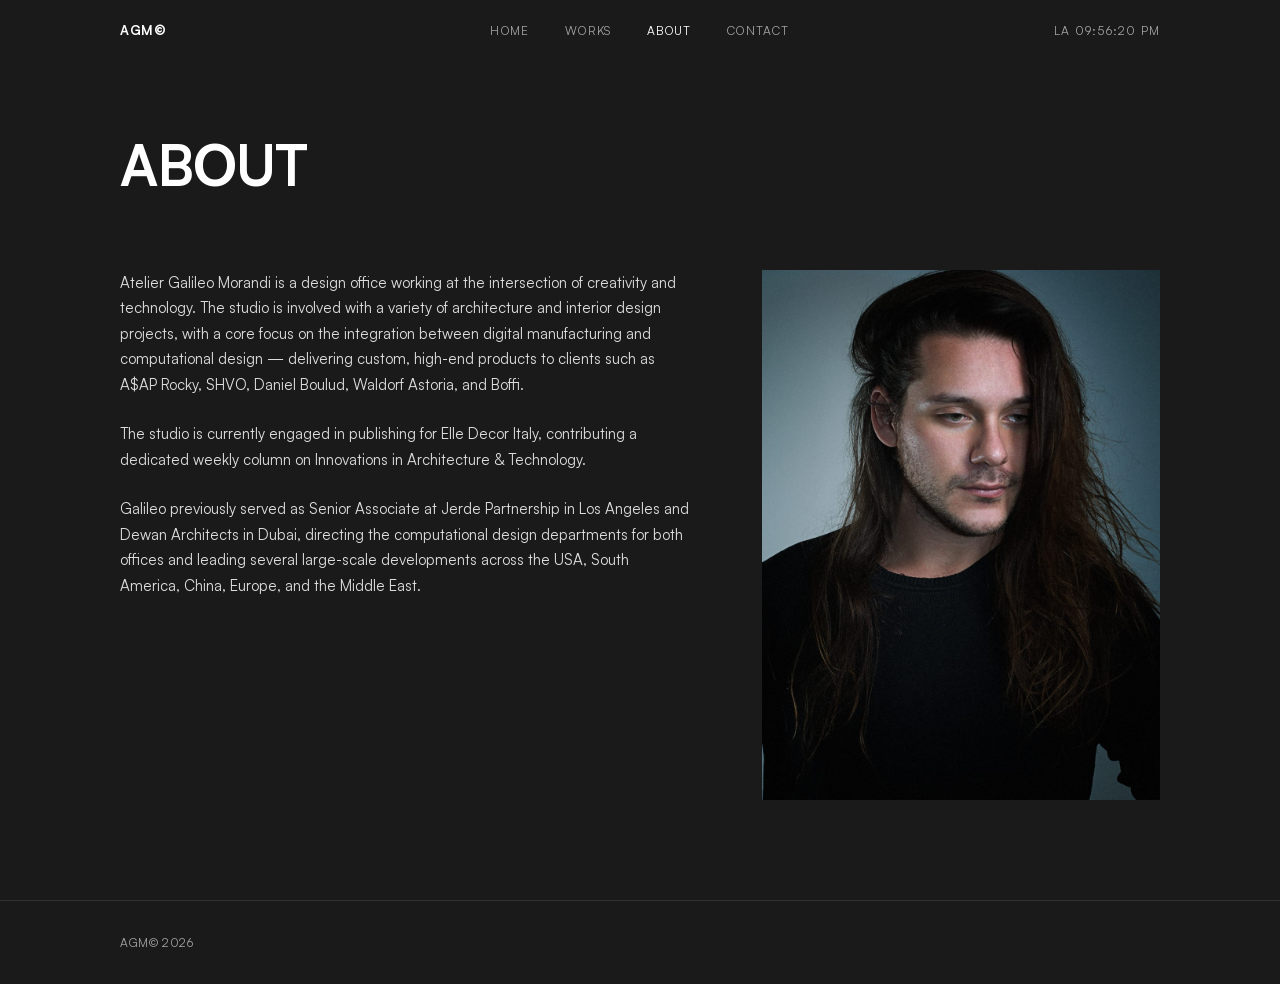
==== commit 28ac07c1: "Replace If Buildings Could Talk with Ramzi Villa in Selected Works Co-Authored-By: Claude Opus 4.6 (" ====
--- a/about.html
+++ b/about.html
@@ -46,7 +46,7 @@
     </div>
   </footer>
 
-  <script src="data.js?v=8"></script>
+  <script src="data.js?v=9"></script>
   <script src="js/main.js" defer></script>
   <script src="js/section-reveal.js" defer></script>
 </body>
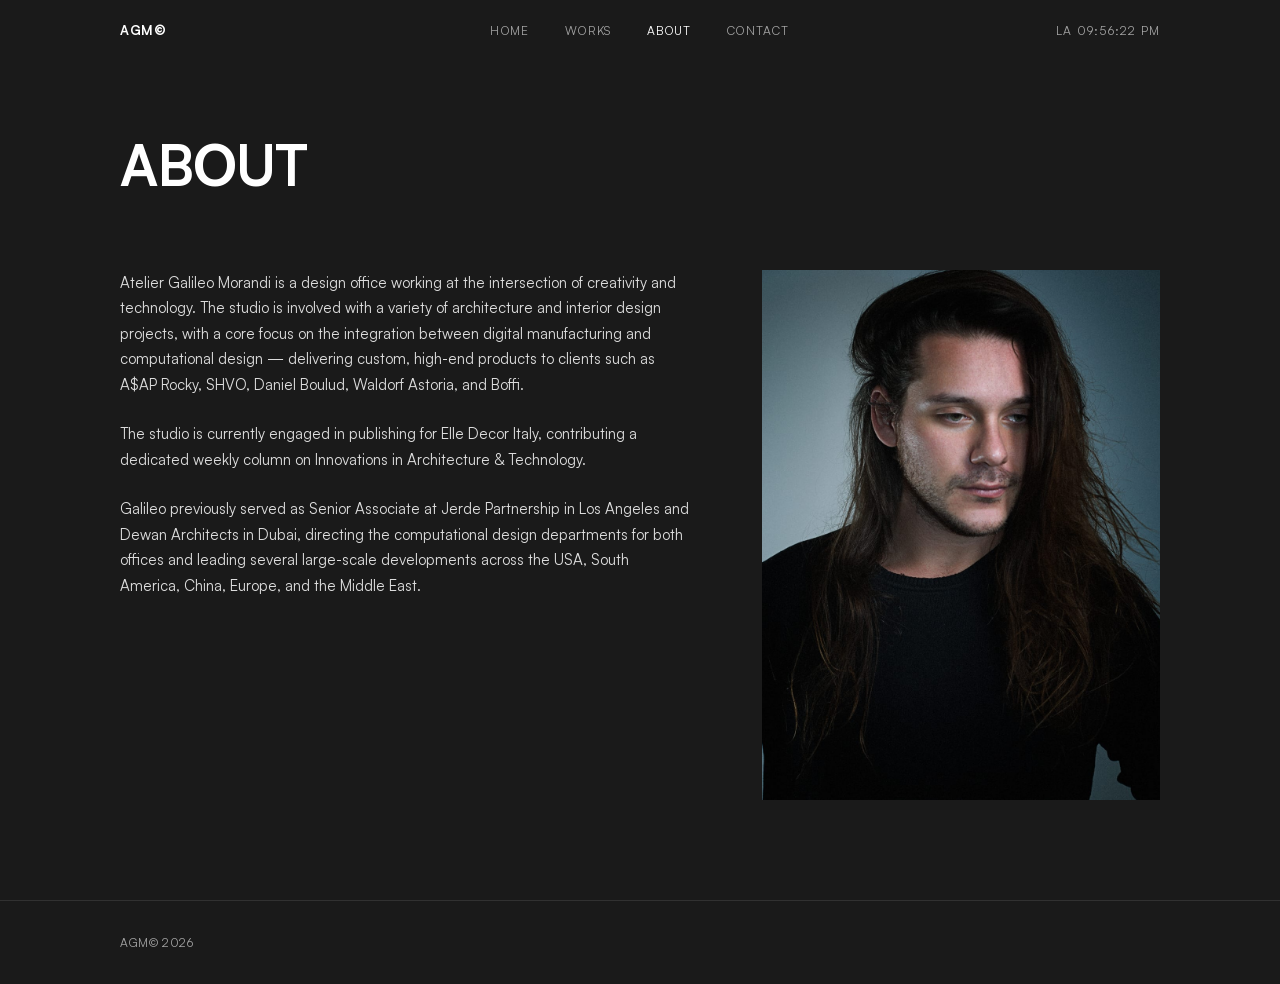
==== commit b6e739c2: "Change Puto Hotel selected works preview to lobby-v2 Co-Authored-By: Claude Opus 4.6 (1M context) <n" ====
--- a/about.html
+++ b/about.html
@@ -46,7 +46,7 @@
     </div>
   </footer>
 
-  <script src="data.js?v=9"></script>
+  <script src="data.js?v=10"></script>
   <script src="js/main.js" defer></script>
   <script src="js/section-reveal.js" defer></script>
 </body>
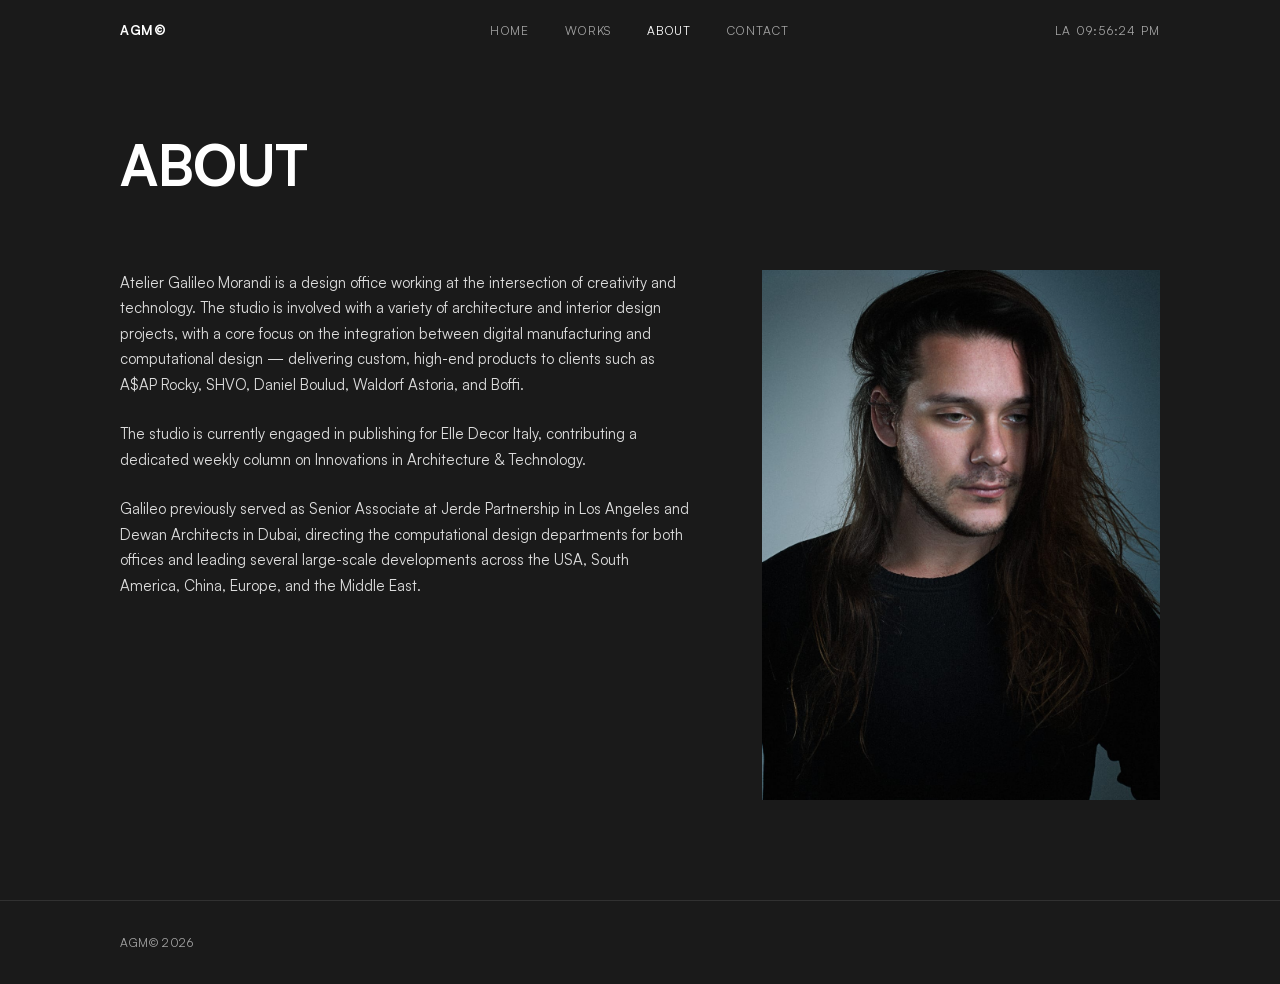
==== commit 525b190d: "Change hero subtitle to DESIGN STUDIO Co-Authored-By: Claude Opus 4.6 (1M context) <noreply@anthropi" ====
--- a/about.html
+++ b/about.html
@@ -46,7 +46,7 @@
     </div>
   </footer>
 
-  <script src="data.js?v=10"></script>
+  <script src="data.js?v=11"></script>
   <script src="js/main.js" defer></script>
   <script src="js/section-reveal.js" defer></script>
 </body>
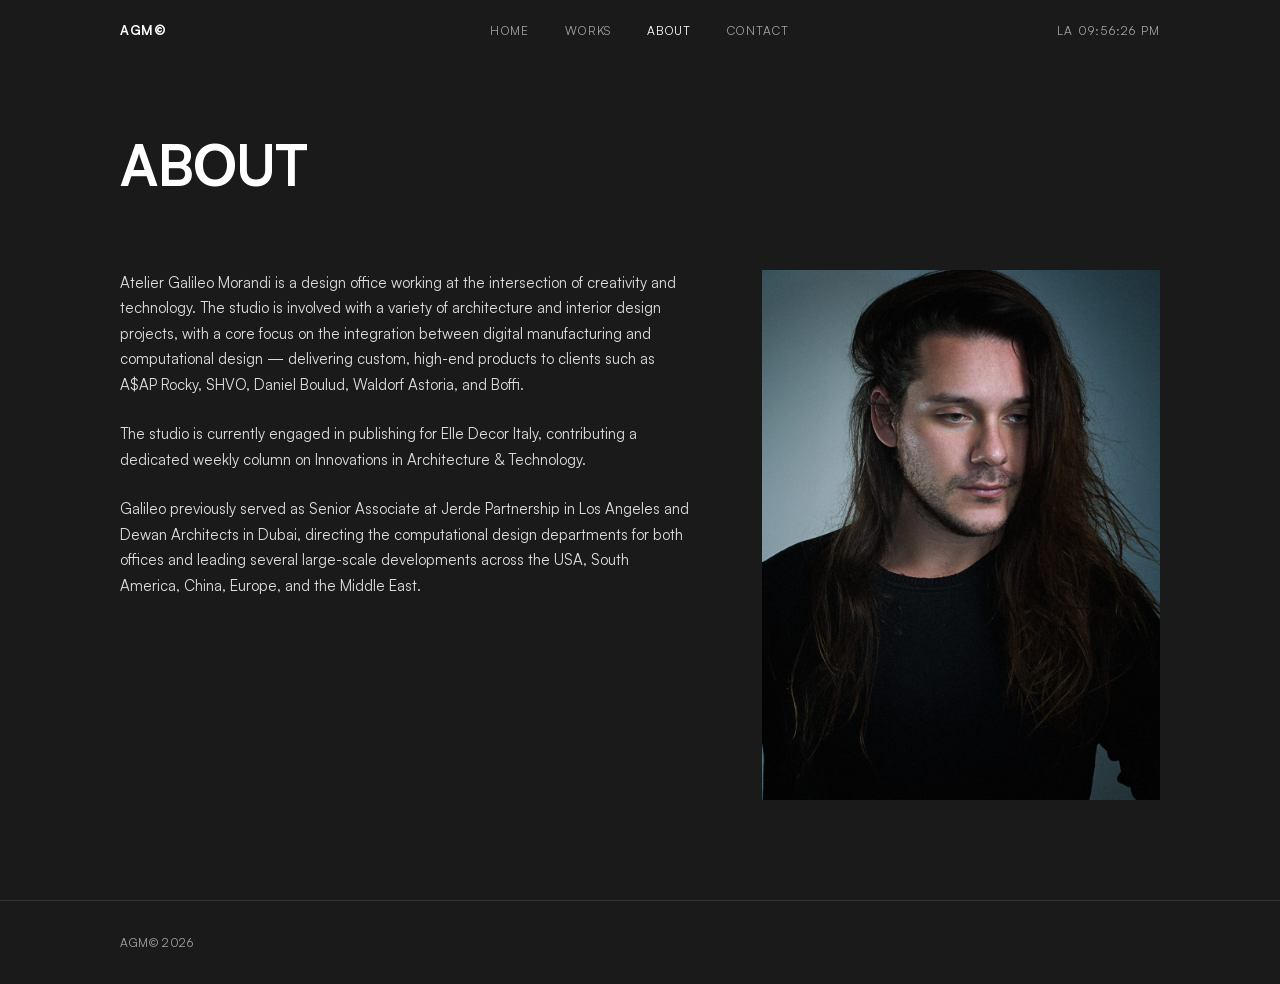
==== commit d7c38779: "Add Open Graph meta tags for link preview image Co-Authored-By: Claude Opus 4.6 (1M context) <norepl" ====
--- a/about.html
+++ b/about.html
@@ -46,7 +46,7 @@
     </div>
   </footer>
 
-  <script src="data.js?v=11"></script>
+  <script src="data.js?v=12"></script>
   <script src="js/main.js" defer></script>
   <script src="js/section-reveal.js" defer></script>
 </body>
